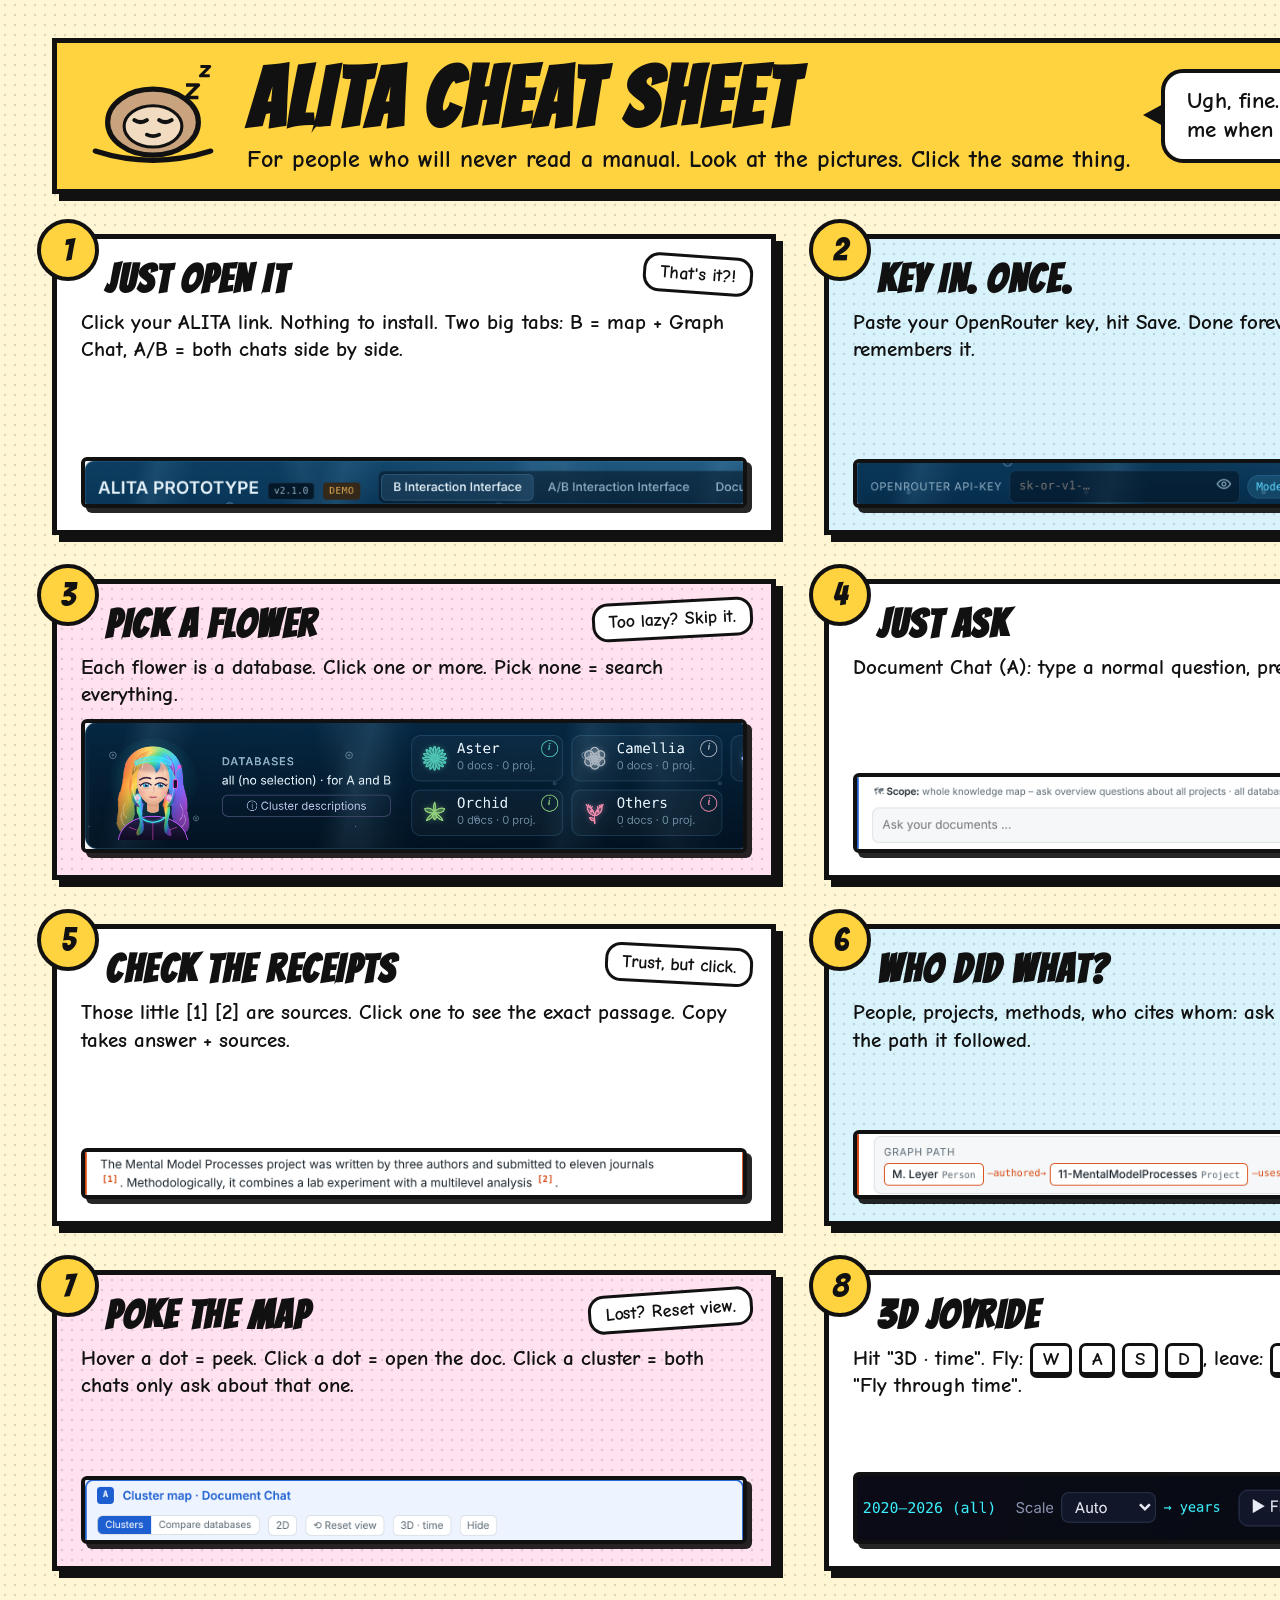
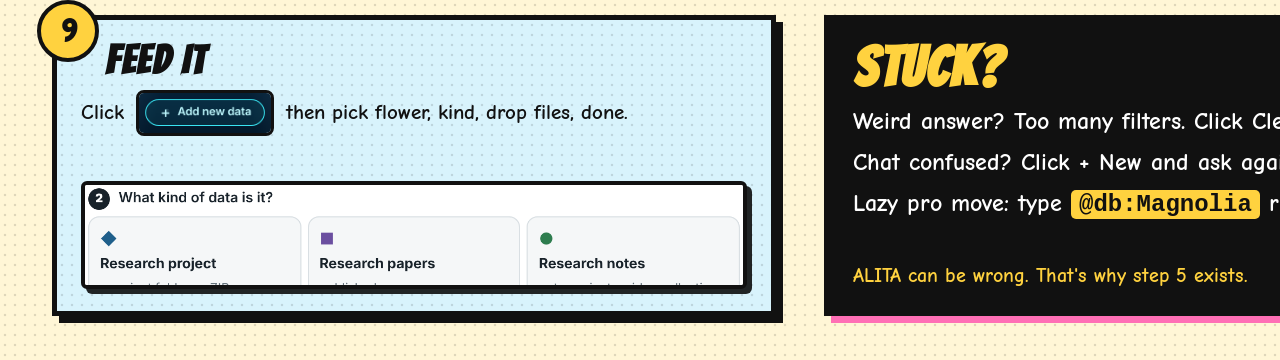
==== docs/user/ALITA-Cheat-Sheet-Comic.html @ 0b7de442 "docs: add front-end user manual and comic cheat sheet - docs/user/ALITA-User-Manual.md: one-page man" ====
<!doctype html>
<html lang="en">
<head>
<meta charset="utf-8">
<meta name="viewport" content="width=1600">
<title>ALITA Cheat Sheet</title>

<link rel="preconnect" href="https://fonts.googleapis.com">
<link href="https://fonts.googleapis.com/css2?family=Bangers&amp;family=Comic+Neue:wght@400;700&amp;display=swap" rel="stylesheet">
<style>
body{margin:0}
a{color:#111}a:hover{color:#444}
.dots{background-color:#FFF6D6;background-image:radial-gradient(rgba(0,0,0,.13) 1.4px,transparent 1.6px);background-size:10px 10px}
.dots-c{background-color:#D8F3FC;background-image:radial-gradient(rgba(0,0,0,.12) 1.4px,transparent 1.6px);background-size:10px 10px}
.dots-p{background-color:#FFE1EF;background-image:radial-gradient(rgba(0,0,0,.12) 1.4px,transparent 1.6px);background-size:10px 10px}
.panel{position:relative;border:5px solid #111;box-shadow:7px 7px 0 #111;padding:20px 24px 22px 24px;display:flex;flex-direction:column;gap:10px;box-sizing:border-box;min-height:0}
.num{position:absolute;top:-20px;left:-20px;width:54px;height:54px;border-radius:50%;background:#FFD23F;border:4px solid #111;display:flex;align-items:center;justify-content:center;font-family:Bangers,'Inter Display Black',Impact,sans-serif;font-size:32px;color:#111}
.ttl{margin:0 0 0 24px;font-family:Bangers,'Inter Display Black',Impact,sans-serif;font-size:40px;letter-spacing:1.5px;line-height:1;color:#111}
.txt{margin:0;font-family:'Comic Neue','Comic Sans MS',Inter,sans-serif;font-size:21px;line-height:1.3;color:#111;font-weight:700}
.shot{margin-top:auto;position:relative;border:4px solid #111;border-radius:6px;box-shadow:5px 5px 0 rgba(0,0,0,.85);overflow:hidden;background:#fff;line-height:0}
.shot img{display:block;width:100%}
.bub{position:absolute;z-index:2;font-family:'Comic Neue','Comic Sans MS',Inter,sans-serif;font-weight:700;font-size:18px;background:#fff;border:3px solid #111;border-radius:16px;padding:6px 14px;color:#111;white-space:nowrap}
.boom{position:absolute;z-index:2;font-family:Bangers,'Inter Display Black',Impact,sans-serif;font-size:30px;letter-spacing:1.5px;color:#111;background:#FFD23F;border:4px solid #111;padding:2px 14px;box-shadow:4px 4px 0 #111}
.kbd{font-family:'Comic Neue','Comic Sans MS',Inter,sans-serif;font-weight:700;font-size:19px;background:#fff;border:3px solid #111;border-bottom-width:6px;border-radius:7px;padding:2px 10px;color:#111}
</style>
<style>@page{size:1600px 1960px;margin:0}</style>
</head>
<body>
<div class="dots" style="width: 1600px; height: 1960px; box-sizing: border-box; padding: 38px 52px 44px 52px; display: flex; flex-direction: column; gap: 40px; font-family: 'Comic Neue', 'Comic Sans MS', Inter, sans-serif; color: #111">

  <div style="display: flex; align-items: center; gap: 28px; background: #FFD23F; border: 5px solid #111; box-shadow: 7px 7px 0 #111; padding: 16px 30px; position: relative">
    <svg width="132" height="108" viewBox="0 0 128 104" aria-hidden="true" style="flex: none">
      <path d="M8 86 Q64 104 120 86" fill="none" stroke="#111" stroke-width="5" stroke-linecap="round"></path>
      <ellipse cx="64" cy="58" rx="44" ry="32" fill="#C9A27E" stroke="#111" stroke-width="5"></ellipse>
      <ellipse cx="64" cy="62" rx="28" ry="20" fill="#F1DCC2" stroke="#111" stroke-width="3"></ellipse>
      <path d="M46 56 Q52 60 58 56" fill="none" stroke="#111" stroke-width="4" stroke-linecap="round"></path>
      <path d="M70 56 Q76 60 82 56" fill="none" stroke="#111" stroke-width="4" stroke-linecap="round"></path>
      <path d="M58 70 Q64 73 70 70" fill="none" stroke="#111" stroke-width="3.5" stroke-linecap="round"></path>
      <path d="M96 22 h12 l-12 12 h12" fill="none" stroke="#111" stroke-width="3.5" stroke-linejoin="round"></path>
      <path d="M110 4 h9 l-9 9 h9" fill="none" stroke="#111" stroke-width="3" stroke-linejoin="round"></path>
    </svg>
    <div style="display: flex; flex-direction: column; gap: 6px">
      <h1 style="margin: 0; font-family: Bangers, 'Inter Display Black', Impact, sans-serif; font-size: 84px; letter-spacing: 3px; line-height: 0.95; color: #111">ALITA CHEAT SHEET</h1>
      <p style="margin: 0; font-size: 24px; font-weight: 700">For people who will never read a manual. Look at the pictures. Click the same thing.</p>
    </div>
    <div style="margin-left: auto; position: relative; background: #fff; border: 4px solid #111; border-radius: 22px; padding: 14px 22px; font-size: 23px; font-weight: 700; max-width: 300px; line-height: 1.25">Ugh, fine. Pictures only. Wake me when it's answered.<span style="position: absolute; left: -22px; top: 30px; width: 0; height: 0; border-top: 12px solid transparent; border-bottom: 12px solid transparent; border-right: 22px solid #111"></span></div>
  </div>

  <div style="display: grid; grid-template-columns: repeat(2, minmax(0, 1fr)); grid-template-rows: repeat(5, minmax(0, 1fr)); gap: 44px 48px; flex: 1; min-height: 0">

    <div class="panel" style="background: #fff">
      <div class="num">1</div>
      <h2 class="ttl">JUST OPEN IT</h2>
      <p class="txt">Click your ALITA link. Nothing to install. Two big tabs: <b>B</b> = map + Graph Chat, <b>A/B</b> = both chats side by side.</p>
      <div class="shot"><img src="[data-uri]" alt="ALITA header with the tabs B Interaction Interface, A/B Interaction Interface and Documents"></div>
      <span class="bub" style="right: 18px; top: 16px; transform: rotate(4deg)">That's it?!</span>
    </div>

    <div class="panel dots-c">
      <div class="num">2</div>
      <h2 class="ttl">KEY IN. ONCE.</h2>
      <p class="txt">Paste your OpenRouter key, hit Save. Done forever: your browser remembers it.</p>
      <div class="shot"><img src="[data-uri]" alt="OpenRouter API key field with the Save button"></div>
      <span class="boom" style="right: 34px; bottom: 62px; transform: rotate(-6deg)">SAVE!</span>
    </div>

    <div class="panel dots-p">
      <div class="num">3</div>
      <h2 class="ttl">PICK A FLOWER</h2>
      <p class="txt">Each flower is a database. Click one or more. Pick none = search everything.</p>
      <div class="shot" style="height: 140px"><img src="[data-uri]" alt="Database bar with Aster, Camellia, Dahlia, Jasmine, Peony, Magnolia, Orchid and Others" style="width: auto; height: 100%; max-width: none"></div>
      <span class="bub" style="right: 18px; top: 16px; transform: rotate(-3deg)">Too lazy? Skip it.</span>
    </div>

    <div class="panel" style="background: #fff">
      <div class="num">4</div>
      <h2 class="ttl">JUST ASK</h2>
      <p class="txt">Document Chat (A): type a normal question, press Send, lean back.</p>
      <div class="shot"><img src="[data-uri]" alt="Document Chat input: Ask your documents, with the Send button"></div>
      <span class="boom" style="right: 22px; top: 14px; transform: rotate(5deg)">SEND!</span>
    </div>

    <div class="panel" style="background: #fff">
      <div class="num">5</div>
      <h2 class="ttl">CHECK THE RECEIPTS</h2>
      <p class="txt">Those little [1] [2] are sources. Click one to see the exact passage. Copy takes answer + sources.</p>
      <div class="shot"><img src="[data-uri]" alt="An answer with citation markers 1 and 2"></div>
      <span class="bub" style="right: 18px; top: 16px; transform: rotate(3deg)">Trust, but click.</span>
    </div>

    <div class="panel dots-c">
      <div class="num">6</div>
      <h2 class="ttl">WHO DID WHAT?</h2>
      <p class="txt">People, projects, methods, who cites whom: ask Graph Chat (B). It shows the path it followed.</p>
      <div class="shot"><img src="[data-uri]" alt="Graph path: M. Leyer authored 11-MentalModelProcesses, which uses Multilevel analysis"></div>
    </div>

    <div class="panel dots-p">
      <div class="num">7</div>
      <h2 class="ttl">POKE THE MAP</h2>
      <p class="txt">Hover a dot = peek. Click a dot = open the doc. Click a cluster = both chats only ask about that one.</p>
      <div class="shot"><img src="[data-uri]" alt="Cluster map toolbar: Clusters, Compare databases, 2D, Reset view, 3D time, Hide"></div>
      <span class="bub" style="right: 18px; top: 16px; transform: rotate(-4deg)">Lost? Reset view.</span>
    </div>

    <div class="panel" style="background: #fff">
      <div class="num">8</div>
      <h2 class="ttl">3D JOYRIDE</h2>
      <p class="txt">Hit "3D · time". Fly: <span class="kbd">W</span> <span class="kbd">A</span> <span class="kbd">S</span> <span class="kbd">D</span>, leave: <span class="kbd">Esc</span>. Too lazy to steer? "Fly through time".</p>
      <div class="shot" style="height: 64px; background: #0b0b1a"><img src="[data-uri]" alt="3D view toolbar with time slider and Fly through time button" style="width: auto; height: 100%; max-width: none; margin-left: -330px"></div>
    </div>

    <div class="panel dots-c">
      <div class="num">9</div>
      <h2 class="ttl">FEED IT</h2>
      <p class="txt" style="display: flex; align-items: center; gap: 12px; flex-wrap: wrap">Click <img src="[data-uri]" alt="Add new data button" style="height: 40px; border: 3px solid #111; border-radius: 8px"> then pick flower, kind, drop files, done.</p>
      <div class="shot"><img src="[data-uri]" alt="Upload dialog: Research project, Research papers, Research notes"></div>
    </div>

    <div class="panel" style="background: #111; box-shadow: 7px 7px 0 #FF6FB5">
      <h2 class="ttl" style="margin: 0; color: #FFD23F; font-size: 56px; font-family: Bangers, 'Inter Display Black', Impact, sans-serif">STUCK?</h2>
      <p class="txt" style="color: #fff; font-size: 24px">Weird answer? Too many filters. Click Clear selection.</p>
      <p class="txt" style="color: #fff; font-size: 24px">Chat confused? Click + New and ask again.</p>
      <p class="txt" style="color: #fff; font-size: 24px">Lazy pro move: type <span style="font-family: monospace; background: #FFD23F; color: #111; padding: 1px 8px; border-radius: 5px">@db:Magnolia</span> right in your question.</p>
      <p class="txt" style="color: #FFD23F; font-size: 20px; margin-top: auto">ALITA can be wrong. That's why step 5 exists.</p>
    </div>

  </div>
</div>
</body>
</html>
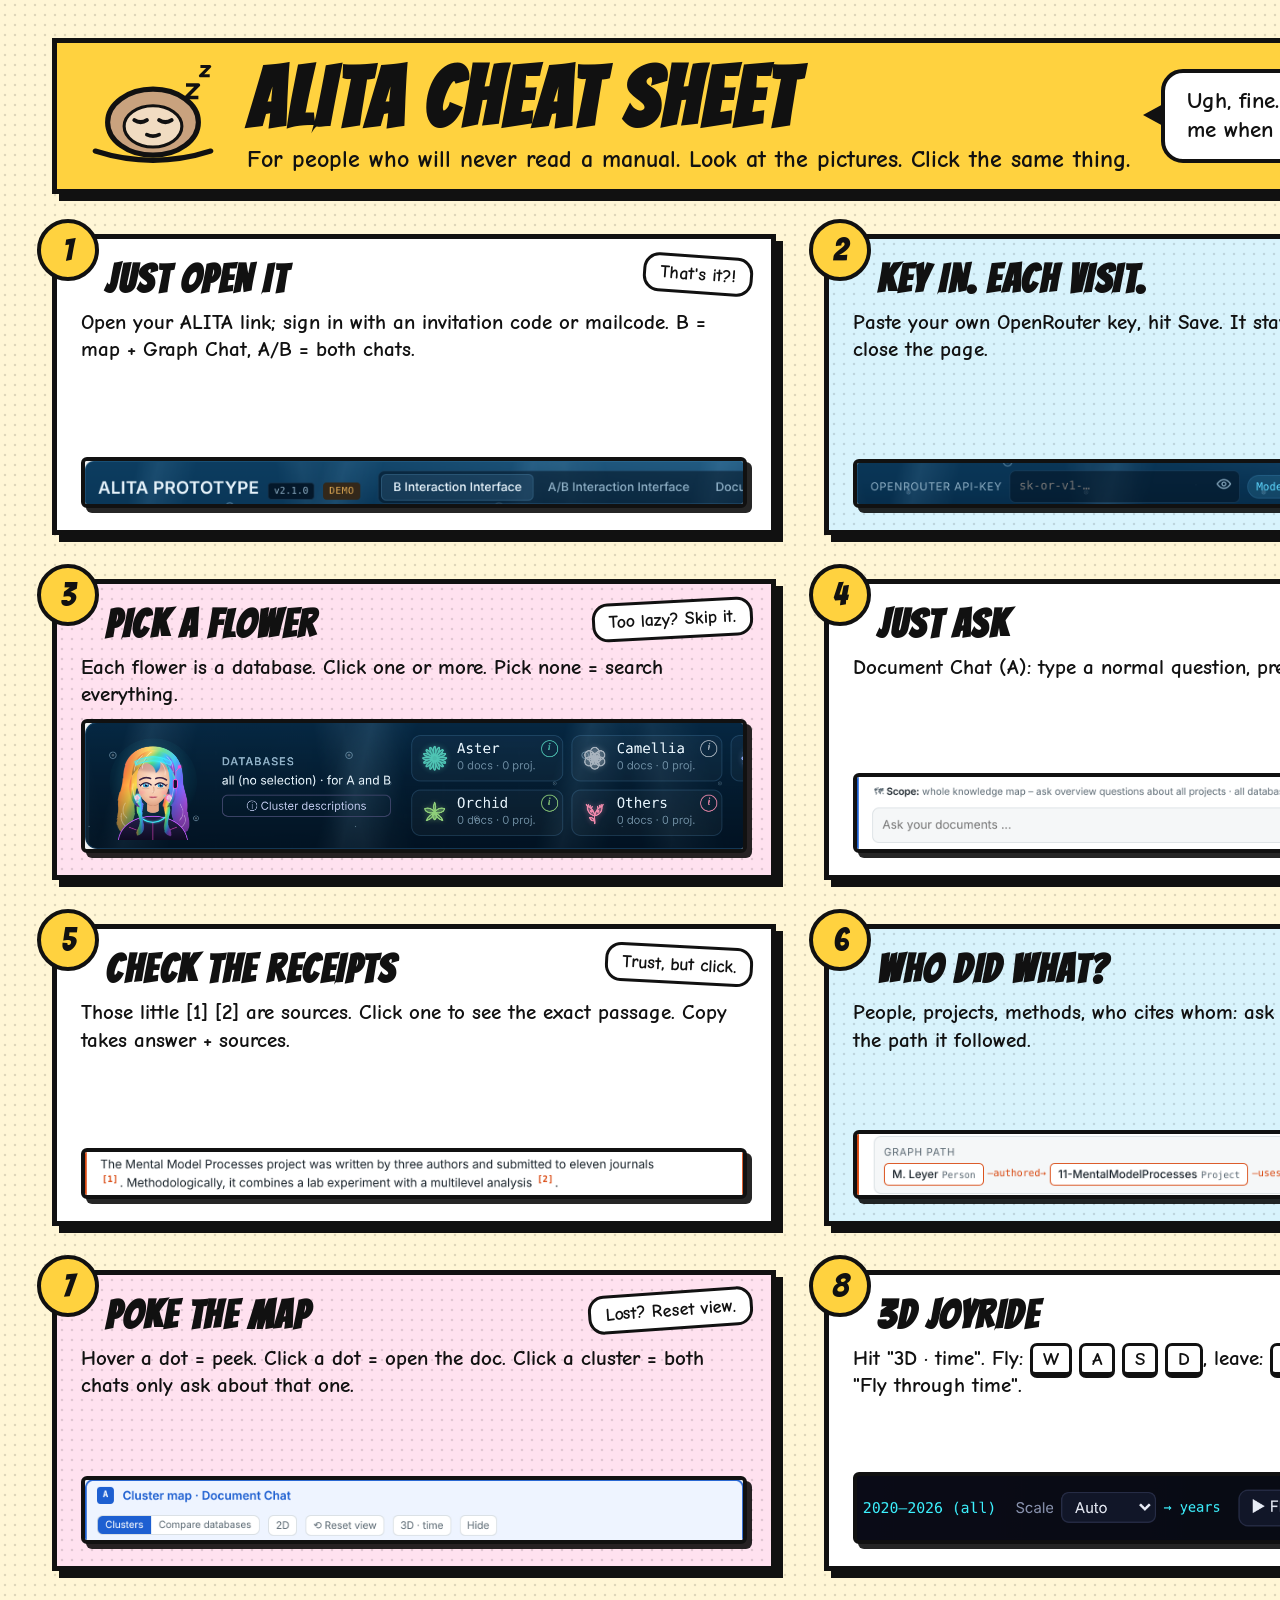
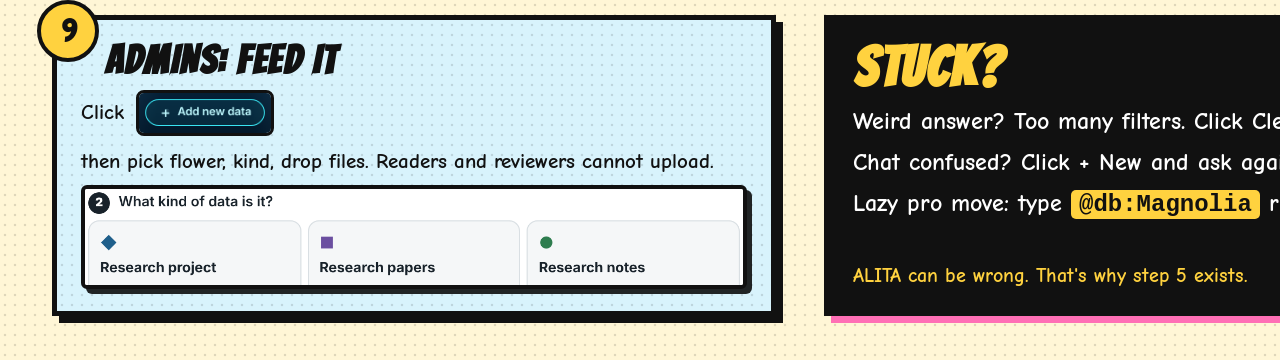
==== commit 41ff72a6: "docs(auth): align user guides with read-only reviewer access" ====
--- a/docs/user/ALITA-Cheat-Sheet-Comic.html
+++ b/docs/user/ALITA-Cheat-Sheet-Comic.html
@@ -51,15 +51,15 @@
     <div class="panel" style="background: #fff">
       <div class="num">1</div>
       <h2 class="ttl">JUST OPEN IT</h2>
-      <p class="txt">Click your ALITA link. Nothing to install. Two big tabs: <b>B</b> = map + Graph Chat, <b>A/B</b> = both chats side by side.</p>
+      <p class="txt">Open your ALITA link; sign in with an invitation code or mailcode. <b>B</b> = map + Graph Chat, <b>A/B</b> = both chats.</p>
       <div class="shot"><img src="[data-uri]" alt="ALITA header with the tabs B Interaction Interface, A/B Interaction Interface and Documents"></div>
       <span class="bub" style="right: 18px; top: 16px; transform: rotate(4deg)">That's it?!</span>
     </div>
 
     <div class="panel dots-c">
       <div class="num">2</div>
-      <h2 class="ttl">KEY IN. ONCE.</h2>
-      <p class="txt">Paste your OpenRouter key, hit Save. Done forever: your browser remembers it.</p>
+      <h2 class="ttl">KEY IN. EACH VISIT.</h2>
+      <p class="txt">Paste your own OpenRouter key, hit Save. It stays only until you reload or close the page.</p>
       <div class="shot"><img src="[data-uri]" alt="OpenRouter API key field with the Save button"></div>
       <span class="boom" style="right: 34px; bottom: 62px; transform: rotate(-6deg)">SAVE!</span>
     </div>
@@ -112,8 +112,8 @@
 
     <div class="panel dots-c">
       <div class="num">9</div>
-      <h2 class="ttl">FEED IT</h2>
-      <p class="txt" style="display: flex; align-items: center; gap: 12px; flex-wrap: wrap">Click <img src="[data-uri]" alt="Add new data button" style="height: 40px; border: 3px solid #111; border-radius: 8px"> then pick flower, kind, drop files, done.</p>
+      <h2 class="ttl">ADMINS: FEED IT</h2>
+      <p class="txt" style="display: flex; align-items: center; gap: 12px; flex-wrap: wrap">Click <img src="[data-uri]" alt="Add new data button" style="height: 40px; border: 3px solid #111; border-radius: 8px"> then pick flower, kind, drop files. Readers and reviewers cannot upload.</p>
       <div class="shot"><img src="[data-uri]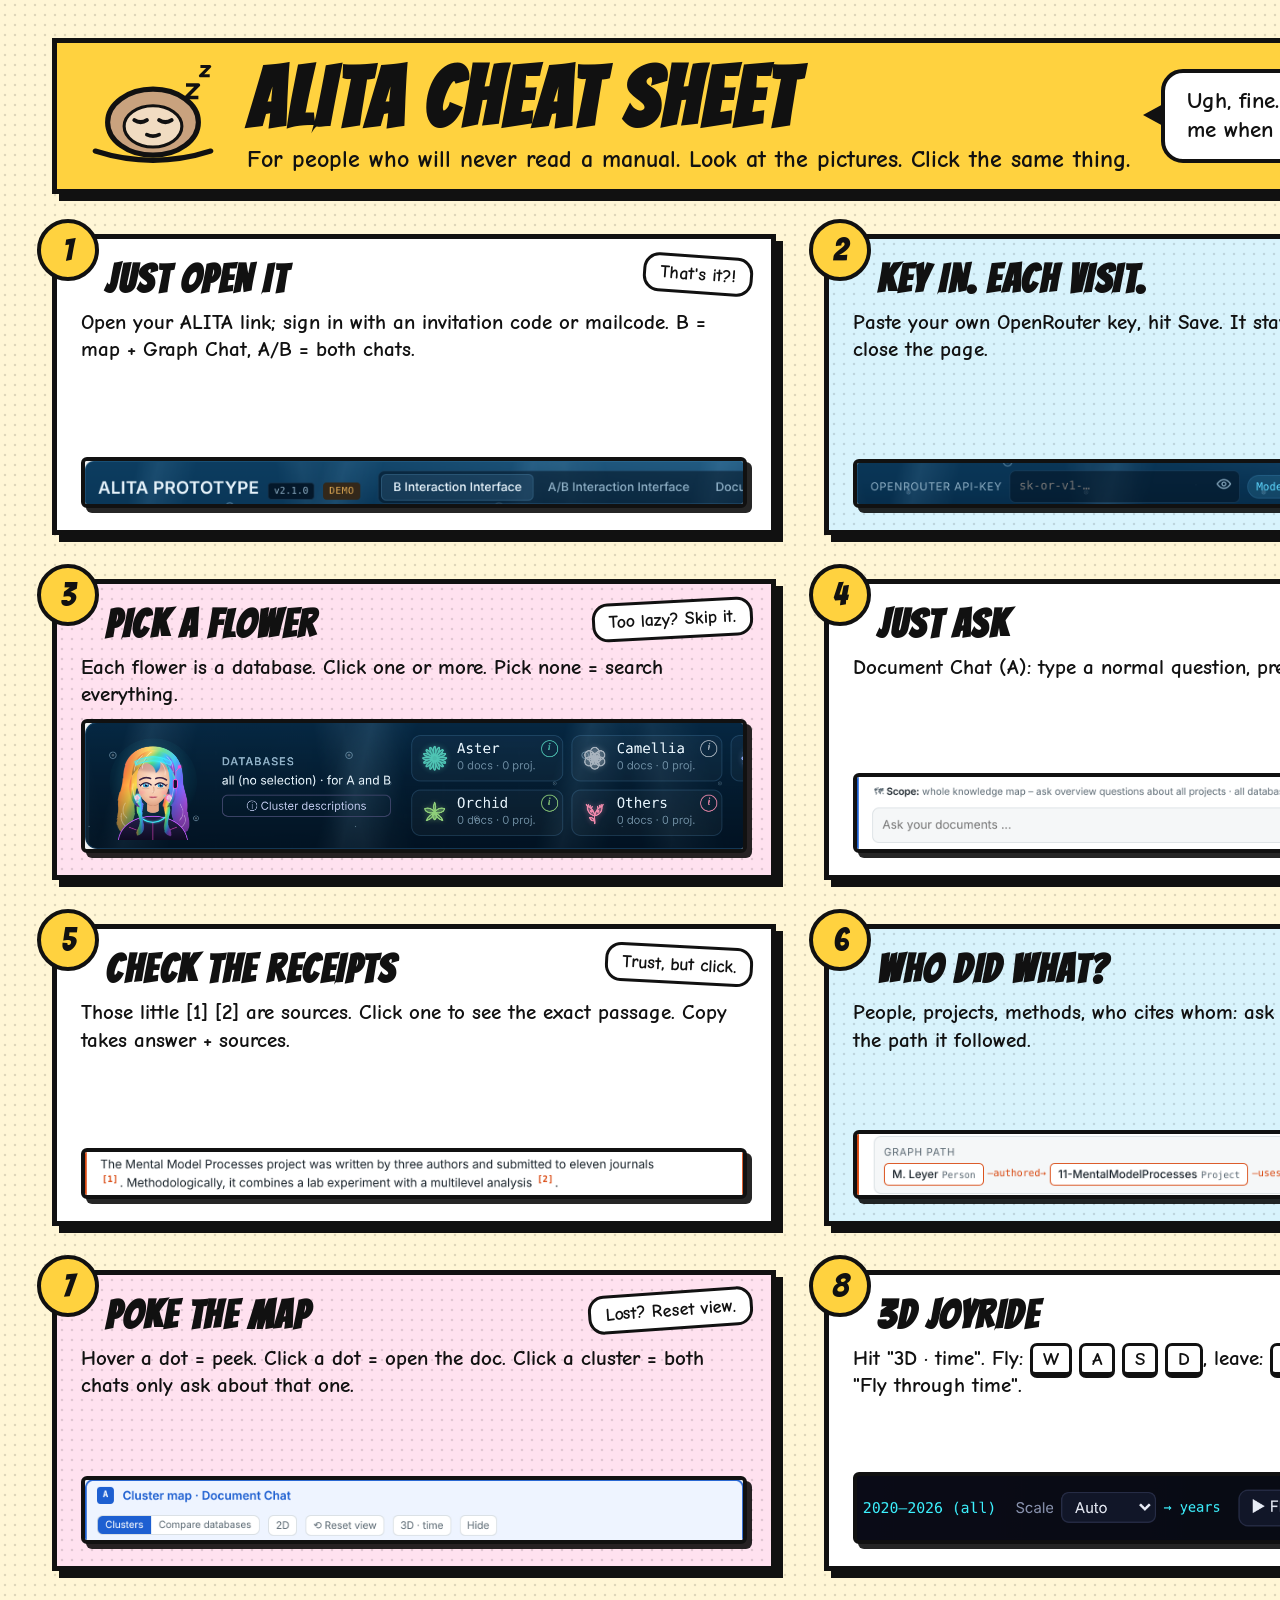
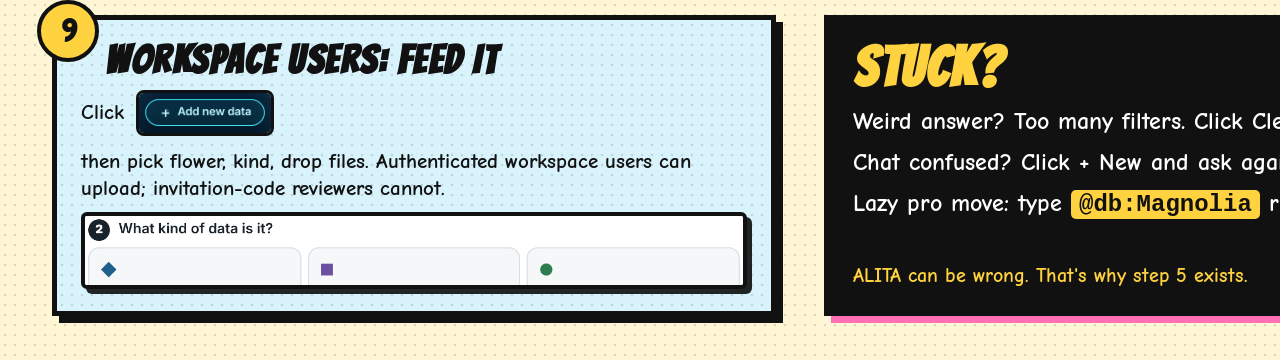
==== commit 7752911f: "Allow all workspace users to upload documents" ====
--- a/docs/user/ALITA-Cheat-Sheet-Comic.html
+++ b/docs/user/ALITA-Cheat-Sheet-Comic.html
@@ -112,8 +112,8 @@
 
     <div class="panel dots-c">
       <div class="num">9</div>
-      <h2 class="ttl">ADMINS: FEED IT</h2>
-      <p class="txt" style="display: flex; align-items: center; gap: 12px; flex-wrap: wrap">Click <img src="[data-uri]" alt="Add new data button" style="height: 40px; border: 3px solid #111; border-radius: 8px"> then pick flower, kind, drop files. Readers and reviewers cannot upload.</p>
+      <h2 class="ttl">WORKSPACE USERS: FEED IT</h2>
+      <p class="txt" style="display: flex; align-items: center; gap: 12px; flex-wrap: wrap">Click <img src="[data-uri]" alt="Add new data button" style="height: 40px; border: 3px solid #111; border-radius: 8px"> then pick flower, kind, drop files. Authenticated workspace users can upload; invitation-code reviewers cannot.</p>
       <div class="shot"><img src="[data-uri]" alt="Upload dialog: Research project, Research papers, Research notes"></div>
     </div>
 
